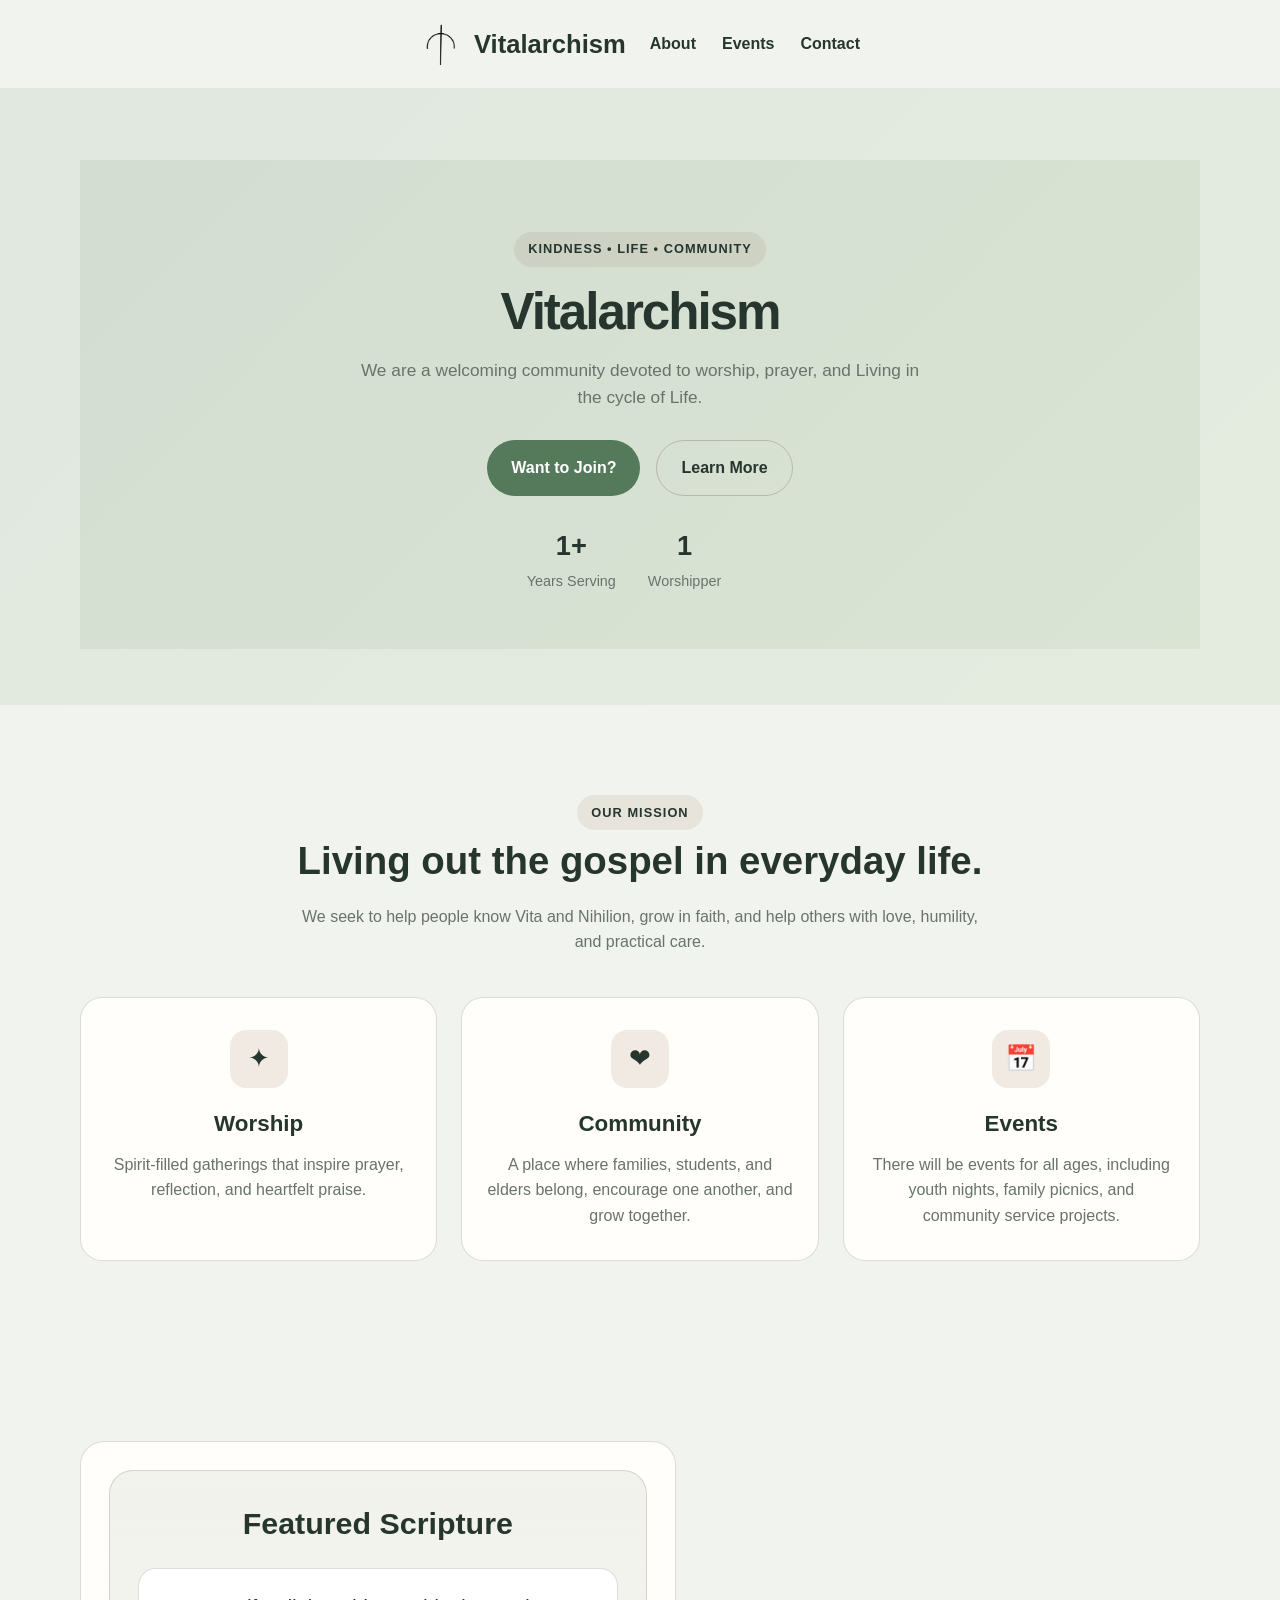
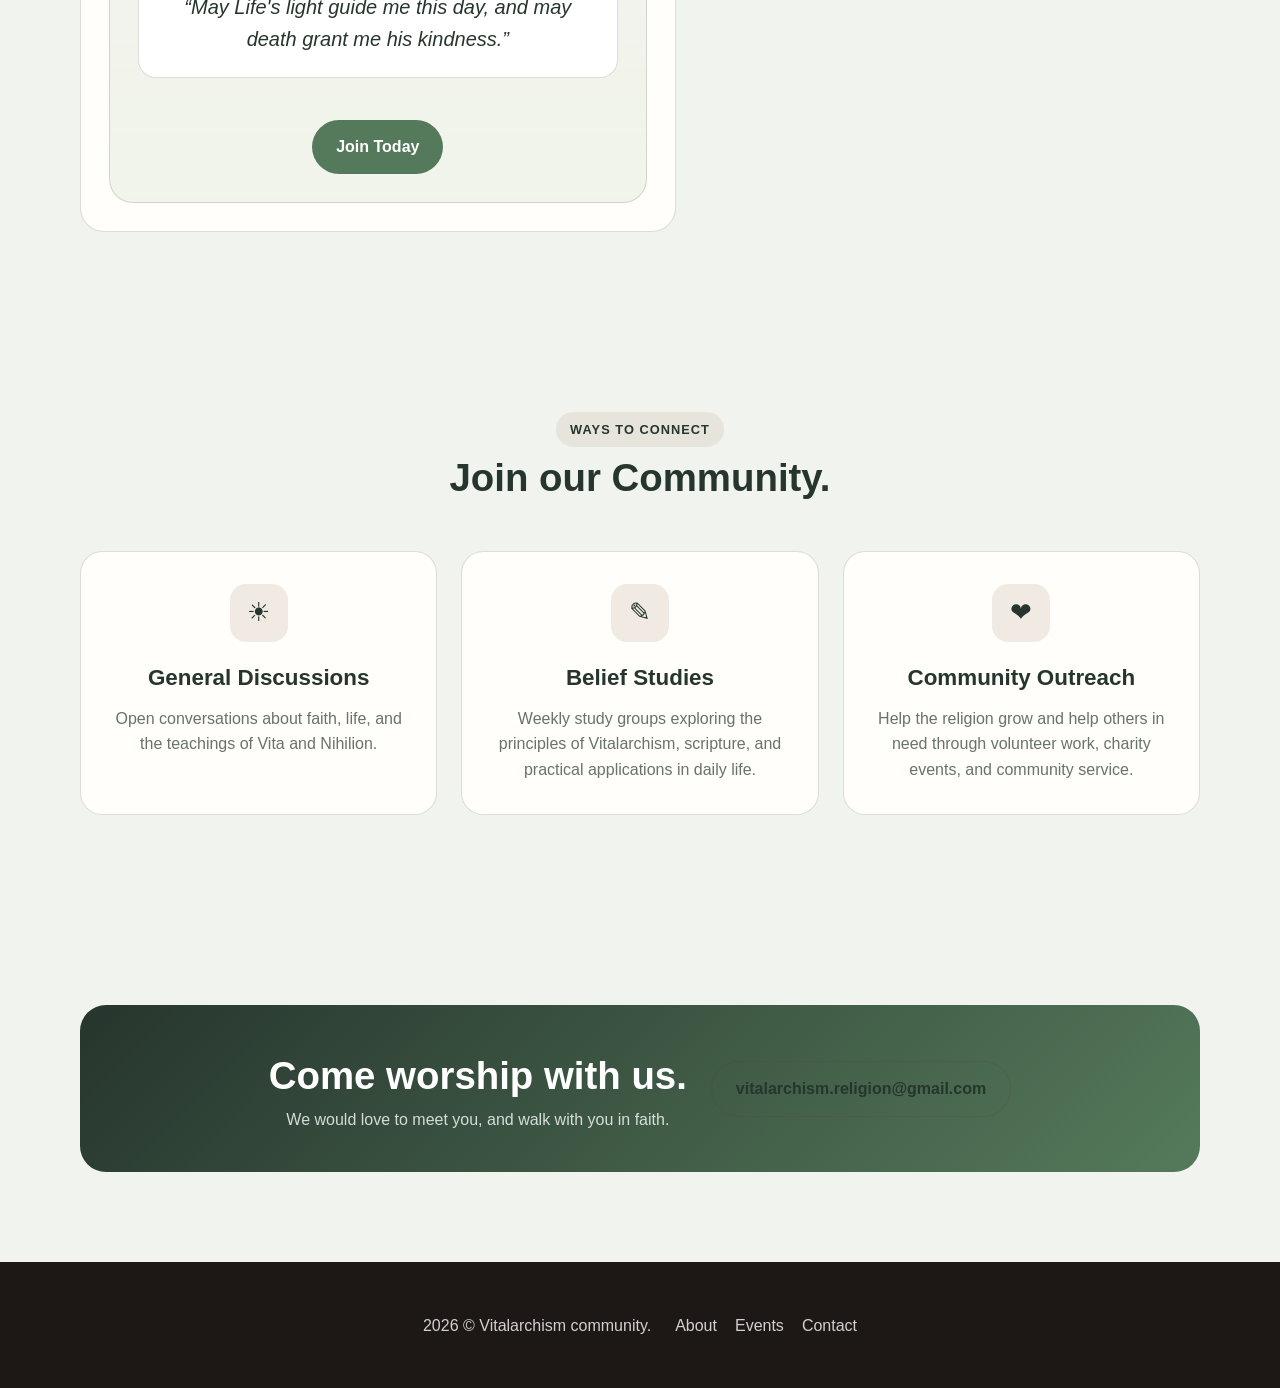
==== index.html @ f1a4ccd9 "Rename Index.html to index.html" ====
<!DOCTYPE html>
<html lang="en">
  <head>
    <meta charset="UTF-8" />
    <meta name="viewport" content="width=device-width, initial-scale=1.0" />
    <link rel="icon" type="Logo" href="Vitalarchism_sigil.png">
    <title>Vitalarchism</title>
    <link rel="stylesheet" href="style.css" />
  </head>
  <body>

    <header class="container">
      <nav>
        <div class="brand" aria-label="Vitalarchism home">
          <img class="brand-logo" src="Vitalarchism_sigil.png" alt="Vitalarchism Sigil" />
          <span>Vitalarchism</span>
        </div>
        <div class="nav-links">
          <a href="About.html">About</a>
          <a href="#events">Events</a>
          <a href="#contact">Contact</a>
        </div>
      </nav>
    </header>

    <main>
      <section class="hero">
        <div class="container hero">
          <div class="hero-copy">
            <span class="eyebrow">Kindness • Life • Community</span>
            <h1>Vitalarchism</h1>
            <p>
              We are a welcoming community devoted to worship, prayer, and Living in the cycle of Life.
            </p>
            <div class="hero-actions">
              <a class="btn" href="#contact">Want to Join?</a>
              <a class="btn alt" href="#about">Learn More</a>
            </div>
            <div class="hero-stats">
              <div class="stat">
                <strong>1+</strong>
                <span>Years Serving</span>
              </div>
              <div class="stat">
                <strong>1</strong>
                <span>Worshipper</span>
              </div>
              <div class="stat">
                <strong></strong>
                <span></span>
              </div>
            </div>
          </div>

          
        </div>
      </section>

      <section id="about" class="section">
        <div class="container">
          <div class="section-header">
            <span class="eyebrow">Our Mission</span>
            <h2>Living out the gospel in everyday life.</h2>
            <p>
              We seek to help people know Vita and Nihilion, grow in faith, and help others with love,
              humility, and practical care.
            </p>
          </div>

          <div class="info-grid">
            <article class="info-card">
                <div class="info-icon">✦</div>
              <h3>Worship</h3>
              <p>
                Spirit-filled gatherings that inspire prayer, reflection, and heartfelt praise.
              </p>
            </article>

            <article class="info-card">
              <div class="info-icon">❤</div>
              <h3>Community</h3>
              <p>
                A place where families, students, and elders belong, encourage one another, and grow together.
              </p>
            </article>

            <article class="info-card">
              <div class="info-icon">📅</div>
              <h3>Events</h3>
              <p>
                There will be events for all ages, including youth nights, family picnics, and community service projects.
              </p>
            </article>
          </div>
        </div>
      </section>

      <section id="events" class="section">
        <div class="container events">
          <div class="program-list">

          <aside id="sermons" class="sermon-box">
            <h3>Featured Scripture</h3>
            <div class="scripture">“May Life's light guide me this day, and may death grant me his kindness.”</div>
            <div class="sermon-meta">

            </div>
            <a class="btn" href="#contact">Join Today</a>
          </aside>
        </div>
      </section>

      <section id="services" class="section">
        <div class="container">
          <div class="section-header">
            <span class="eyebrow">Ways to Connect</span>
            <h2>Join our Community.</h2>
          </div>

          <div class="info-grid">
            <article class="info-card">
              <div class="info-icon">☀</div>
              <h3>General Discussions</h3>
              <p>
                Open conversations about faith, life, and the teachings of Vita and Nihilion.
              </p>
            </article>

            <article class="info-card">
              <div class="info-icon">✎</div>
              <h3>Belief Studies</h3>
              <p>
                Weekly study groups exploring the principles of Vitalarchism, scripture, and practical applications in daily life.
              </p>
            </article>

            <article class="info-card">
              <div class="info-icon">❤</div>
              <h3>Community Outreach</h3>
              <p>
                Help the religion grow and help others in need through volunteer work, charity events, and community service.
              </p>
            </article>
          </div>
        </div>
      </section>

      <section id="contact" class="container section">
        <div class="cta">
          <div>
            <h3>Come worship with us.</h3>
            <p>We would love to meet you, and walk with you in faith.</p>
          </div>
          <a class="btn alt" href="mailto:vitalarchism.religion@gmail.com">vitalarchism.religion@gmail.com</a>
        </div>
      </section>
    </main>

    <footer class="footer">
      <div class="container footer-inner">
        2026 &copy; Vitalarchism community.
        <div class="footer-links">
          <a href="#about">About</a>
          <a href="#events">Events</a>
          <a href="#contact">Contact</a>
        </div>
      </div>
    </footer>
  </body>
</html>
---- style.css ----
:root {
        --bg: #f1f4ee;
        --panel: #fffefa;
        --primary: #557a5b;
        --primary-dark: #26352d;
        --accent: #a9c59d;
        --text: #252b27;
        --muted: #68736b;
        --line: rgba(38, 53, 45, 0.16);
      }

      * { box-sizing: border-box; }

      html {
        scroll-behavior: smooth;
      }

      body {
        margin: 0;
        font-family: Arial, Helvetica, sans-serif;
        background: var(--bg);
        color: var(--text);
        line-height: 1.6;
        text-align: center;
      }

      a {
        color: inherit;
        text-decoration: none;
      }

      img {
        max-width: 100%;
        display: block;
      }

      .container {
        width: min(1120px, calc(100% - 32px));
        margin: 0 auto;
      }

      .topbar {
        background: #fff;
        border-bottom: 1px solid var(--line);
      }

      .topbar-inner,
      nav,
      .hero,
      .info-grid,
      .events,
      .cta,
      .footer-inner {
        display: flex;
        align-items: center;
        justify-content: space-between;
        gap: 24px;
      }

      .topbar-inner {
        min-height: 54px;
        font-size: 0.88rem;
        color: var(--muted);
      }

      .topbar-meta {
        display: flex;
        gap: 20px;
        align-items: center;
      }

      .brand {
        display: flex;
        align-items: center;
        gap: 12px;
        font-weight: 700;
        font-size: 1.6rem;
        color: var(--primary-dark);
      }

      .brand-mark {
        width: 42px;
        height: 42px;
        border-radius: 50%;
        background: linear-gradient(135deg, var(--primary), var(--accent));
        color: #fff;
        display: grid;
        place-items: center;
        font-size: 1.4rem;
      }

      .brand-logo {
        width: 42px;
        height: 42px;
        object-fit: contain;
      }

      nav {
        min-height: 88px;
        justify-content: center;
      }

      .nav-links {
        display: flex;
        gap: 26px;
        font-weight: 600;
        color: var(--primary-dark);
        justify-content: center;
      }

      .nav-links a:hover {
        color: var(--primary);
      }

      .nav-button,
      .btn {
        display: inline-flex;
        align-items: center;
        justify-content: center;
        border: none;
        border-radius: 999px;
        background: var(--primary);
        color: #fff;
        padding: 0.9rem 1.5rem;
        font-weight: 700;
        cursor: pointer;
        transition: all 0.2s ease;
      }

      .nav-button:hover,
      .btn:hover {
        background: var(--primary-dark);
      }

      .hero {
        padding: 72px 0 56px;
        background: linear-gradient(135deg, rgba(85, 122, 91, 0.1), rgba(169, 197, 157, 0.18));
        justify-content: center;
      }

      .hero-copy,
      .hero-visual {
        flex: 1;
      }

      .eyebrow {
        display: inline-block;
        background: rgba(141, 94, 59, 0.1);
        color: var(--primary-dark);
        padding: 0.45rem 0.9rem;
        border-radius: 999px;
        font-size: 0.8rem;
        font-weight: 700;
        letter-spacing: 0.08em;
        text-transform: uppercase;
      }

      h1 {
        font-size: clamp(2.6rem, 4vw, 4.5rem);
        line-height: 1.05;
        letter-spacing: -0.04em;
        margin: 18px 0 18px;
        color: var(--primary-dark);
      }

      .hero-copy p {
        font-size: 1.08rem;
        color: var(--muted);
        max-width: 580px;
        margin: 0 auto 28px;
      }

      .hero-actions {
        display: flex;
        flex-wrap: wrap;
        gap: 16px;
        margin-bottom: 28px;
        justify-content: center;
      }

      .btn.alt {
        background: transparent;
        color: var(--primary-dark);
        border: 1px solid rgba(93, 66, 51, 0.25);
      }

      .hero-stats {
        display: flex;
        gap: 32px;
        flex-wrap: wrap;
        justify-content: center;
      }

      .stat strong {
        display: block;
        font-size: 1.7rem;
        color: var(--primary-dark);
      }

      .stat span {
        color: var(--muted);
        font-size: 0.9rem;
      }

      .hero-visual {
        position: relative;
      }

      .card-image {
        background: linear-gradient(160deg, rgba(38, 53, 45, 0.98), rgba(85, 122, 91, 0.9));
        border-radius: 28px;
        padding: 18px;
        box-shadow: 0 30px 60px rgba(91, 59, 42, 0.18);
      }

      .image-box {
        background: linear-gradient(180deg, rgba(255,255,255,0.15), rgba(255,255,255,0.02)), #e7d6bd;
        border-radius: 22px;
        min-height: 420px;
        position: relative;
        overflow: hidden;
      }

      .image-box::before,
      .image-box::after {
        content: "";
        position: absolute;
        inset: auto;
        border-radius: 50%;
      }

      .image-box::before {
        width: 210px;
        height: 210px;
        background: rgba(255,255,255,0.26);
        bottom: 30px;
        right: 50px;
      }

      .image-box::after {
        width: 120px;
        height: 120px;
        background: rgba(93, 66, 51, 0.18);
        bottom: 90px;
        left: 50px;
      }

      .floating-note {
        position: absolute;
        right: -12px;
        bottom: 28px;
        background: #fff;
        border-radius: 16px;
        width: 220px;
        padding: 18px 18px 16px;
        box-shadow: 0 24px 50px rgba(61, 49, 41, 0.12);
      }

      .floating-note .label {
        color: var(--muted);
        font-size: 0.78rem;
        text-transform: uppercase;
        letter-spacing: 0.08em;
      }

      .floating-note strong {
        display: block;
        font-size: 1.3rem;
        margin-top: 5px;
        color: var(--primary-dark);
      }

      .section {
        padding: 90px 0;
      }

      .section-header {
        text-align: center;
        max-width: 700px;
        margin: 0 auto 42px;
      }

      .section-header h2 {
        font-size: clamp(2rem, 3vw, 3rem);
        margin: 0 0 12px;
        color: var(--primary-dark);
      }

      .section-header p {
        margin: 0;
        color: var(--muted);
      }

      .info-grid {
        align-items: stretch;
      }

      .info-card {
        flex: 1;
        background: var(--panel);
        border: 1px solid var(--line);
        border-radius: 22px;
        padding: 32px 24px;
        text-align: center;
      }

      .info-icon {
        width: 58px;
        height: 58px;
        border-radius: 16px;
        background: rgba(141, 94, 59, 0.12);
        display: grid;
        place-items: center;
        font-size: 1.6rem;
        color: var(--primary-dark);
        margin-bottom: 18px;
        margin-left: auto;
        margin-right: auto;
      }

      .info-card h3 {
        margin: 0 0 10px;
        color: var(--primary-dark);
        font-size: 1.4rem;
      }

      .info-card p {
        margin: 0;
        color: var(--muted);
      }

      .events {
        display: grid;
        grid-template-columns: 1.2fr 1fr;
        gap: 28px;
        align-items: stretch;
      }

      .program-list,
      .sermon-box {
        background: var(--panel);
        border: 1px solid var(--line);
        border-radius: 24px;
        padding: 28px;
      }

      .program-list h3,
      .sermon-box h3 {
        margin: 0 0 20px;
        color: var(--primary-dark);
        font-size: 1.9rem;
      }

      .event-item {
        display: grid;
        grid-template-columns: 76px 1fr auto;
        gap: 18px;
        align-items: center;
        padding: 18px 0;
        border-top: 1px solid var(--line);
        text-align: center;
      }

      .event-item:first-child {
        border-top: none;
        padding-top: 0;
      }

      .event-date {
        background: rgba(141, 94, 59, 0.1);
        border-radius: 16px;
        padding: 12px 10px;
        text-align: center;
        color: var(--primary-dark);
      }

      .event-date strong {
        display: block;
        font-size: 1.4rem;
      }

      .event-item h4 {
        margin: 0 0 4px;
        font-size: 1.15rem;
        color: var(--primary-dark);
      }

      .event-item p {
        margin: 0;
        color: var(--muted);
      }

      .event-tag {
        background: var(--accent);
        color: var(--primary-dark);
        border-radius: 999px;
        padding: 0.5rem 0.8rem;
        font-size: 0.78rem;
        font-weight: 700;
        text-transform: uppercase;
        letter-spacing: 0.05em;
        justify-self: center;
      }

      .sermon-box {
        background: linear-gradient(180deg, rgba(38, 53, 45, 0.06), rgba(169, 197, 157, 0.16));
      }

      .scripture {
        padding: 22px 20px;
        background: #fff;
        border-radius: 18px;
        border: 1px solid var(--line);
        font-size: 1.25rem;
        line-height: 1.6;
        color: var(--primary-dark);
        margin-bottom: 20px;
        font-style: italic;
      }

      .sermon-meta {
        display: flex;
        justify-content: space-between;
        gap: 12px;
        color: var(--muted);
        font-size: 0.95rem;
        margin-bottom: 22px;
      }

      .cta {
        background: linear-gradient(135deg, var(--primary-dark), var(--primary));
        color: #fff;
        padding: 40px 24px;
        border-radius: 26px;
        margin-top: 10px;
        justify-content: center;
      }

      .cta h3 {
        margin: 0;
        font-size: clamp(1.8rem, 3vw, 2.7rem);
      }

      .cta p {
        margin: 0;
        color: rgba(255,255,255,0.8);
      }

      .footer {
        background: #1d1816;
        color: rgba(255,255,255,0.8);
        padding: 28px 0;
      }

      .footer-inner {
        min-height: 70px;
        justify-content: center;
      }

      .footer-links {
        display: flex;
        gap: 18px;
        flex-wrap: wrap;
        justify-content: center;
      }

      @media (max-width: 900px) {
        .topbar-inner,
        nav,
        .hero,
        .cta,
        .footer-inner {
          display: block;
          text-align: center;
        }

        .nav-links {
          justify-content: center;
          flex-wrap: wrap;
          padding: 12px 0 18px;
        }

        .brand {
          justify-content: center;
          padding-top: 18px;
        }

        .hero {
          padding-top: 48px;
        }

        .hero-actions,
        .hero-stats {
          justify-content: center;
        }

        .info-grid,
        .events {
          display: block;
        }

        .info-card + .info-card,
        .program-list + .sermon-box {
          margin-top: 20px;
        }

        .event-item {
          grid-template-columns: 64px 1fr;
        }

        .event-tag {
          grid-column: 2;
          justify-self: start;
        }
      }
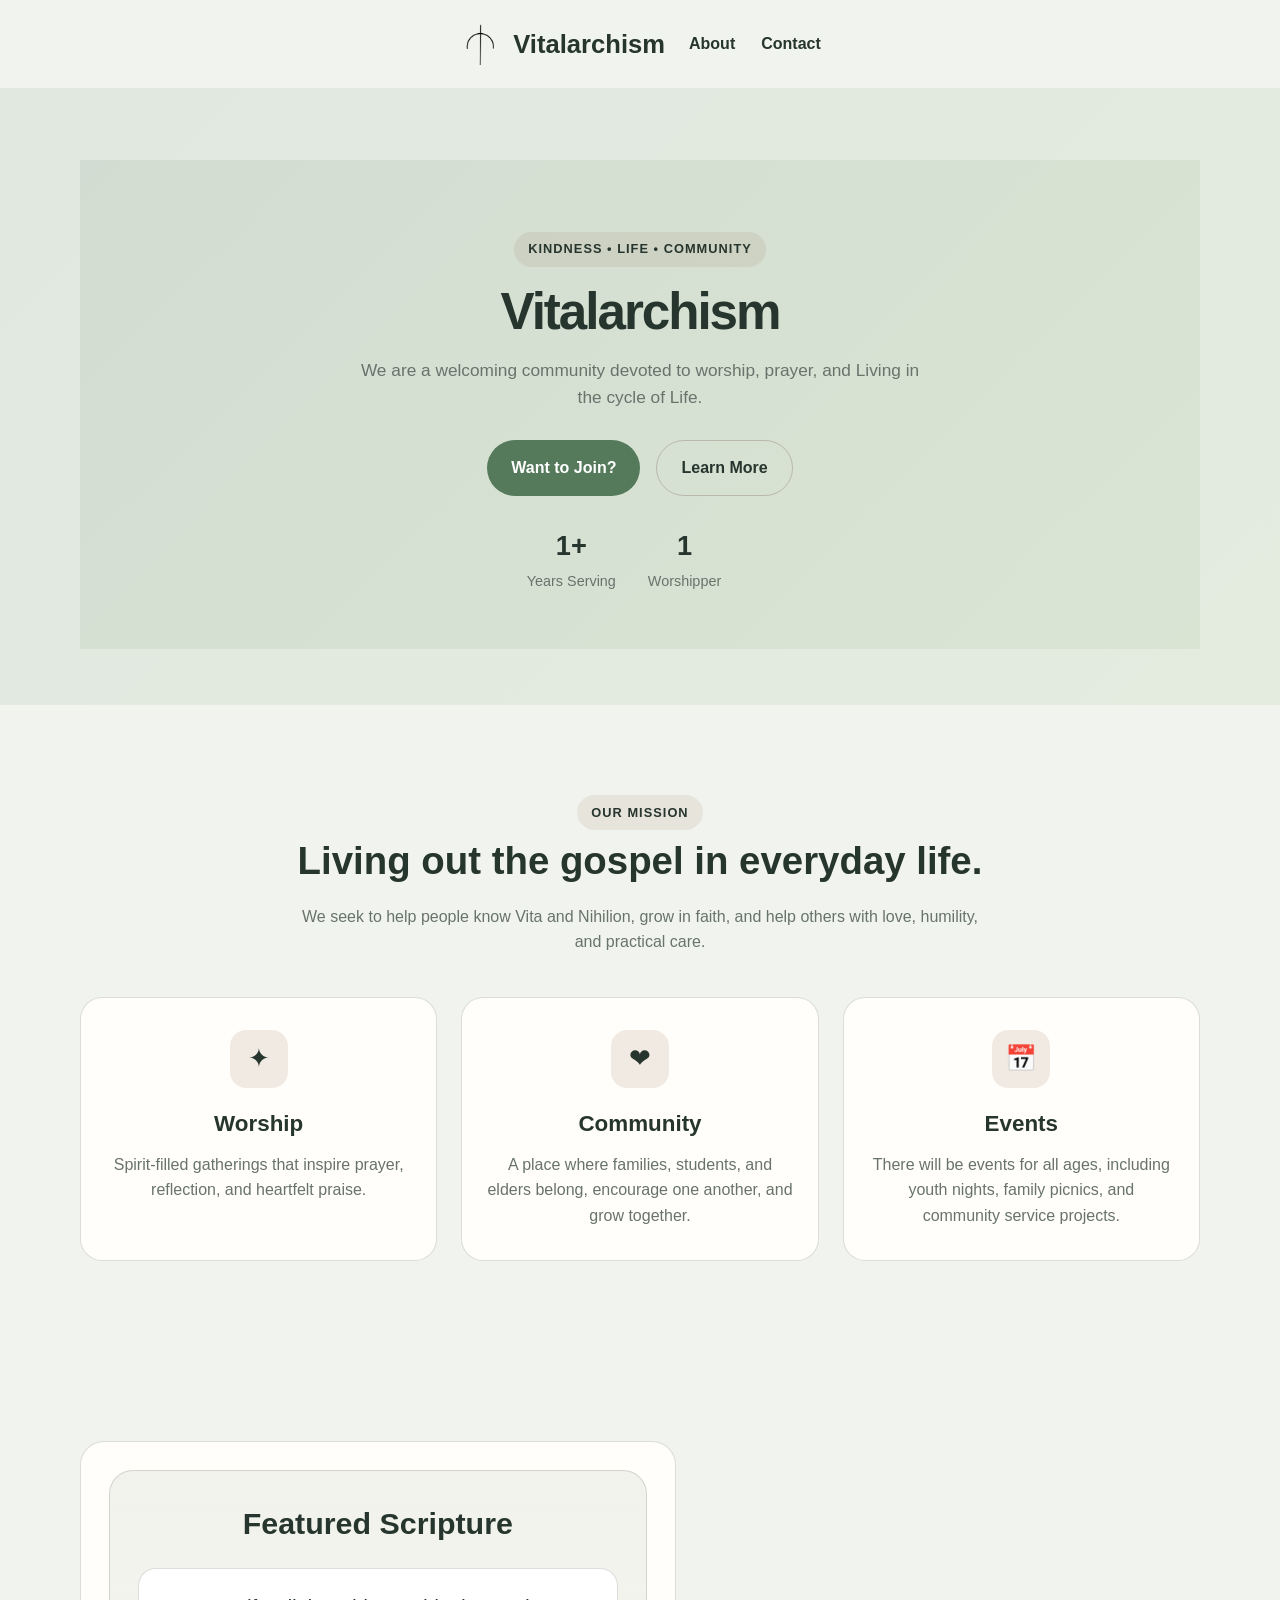
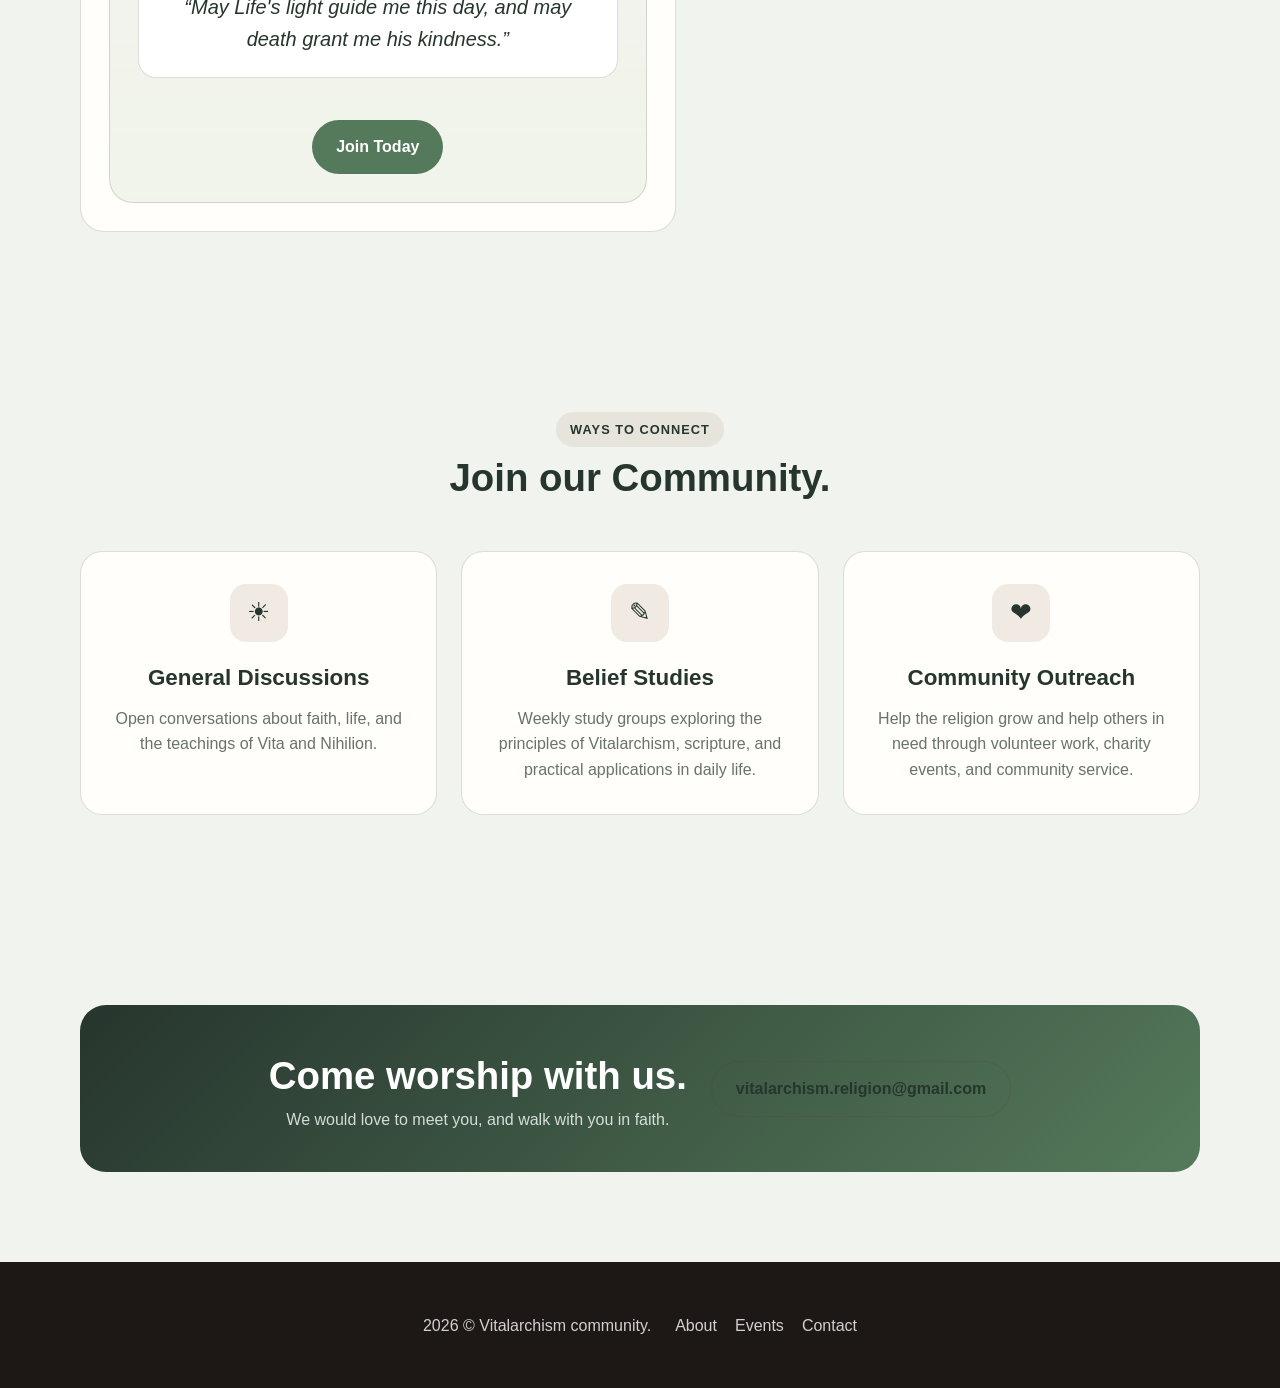
==== commit f25c0598: "Update index.html" ====
--- a/index.html
+++ b/index.html
@@ -17,8 +17,7 @@
         </div>
         <div class="nav-links">
           <a href="About.html">About</a>
-          <a href="#events">Events</a>
-          <a href="#contact">Contact</a>
+          <a href="Contact.html">Contact</a>
         </div>
       </nav>
     </header>
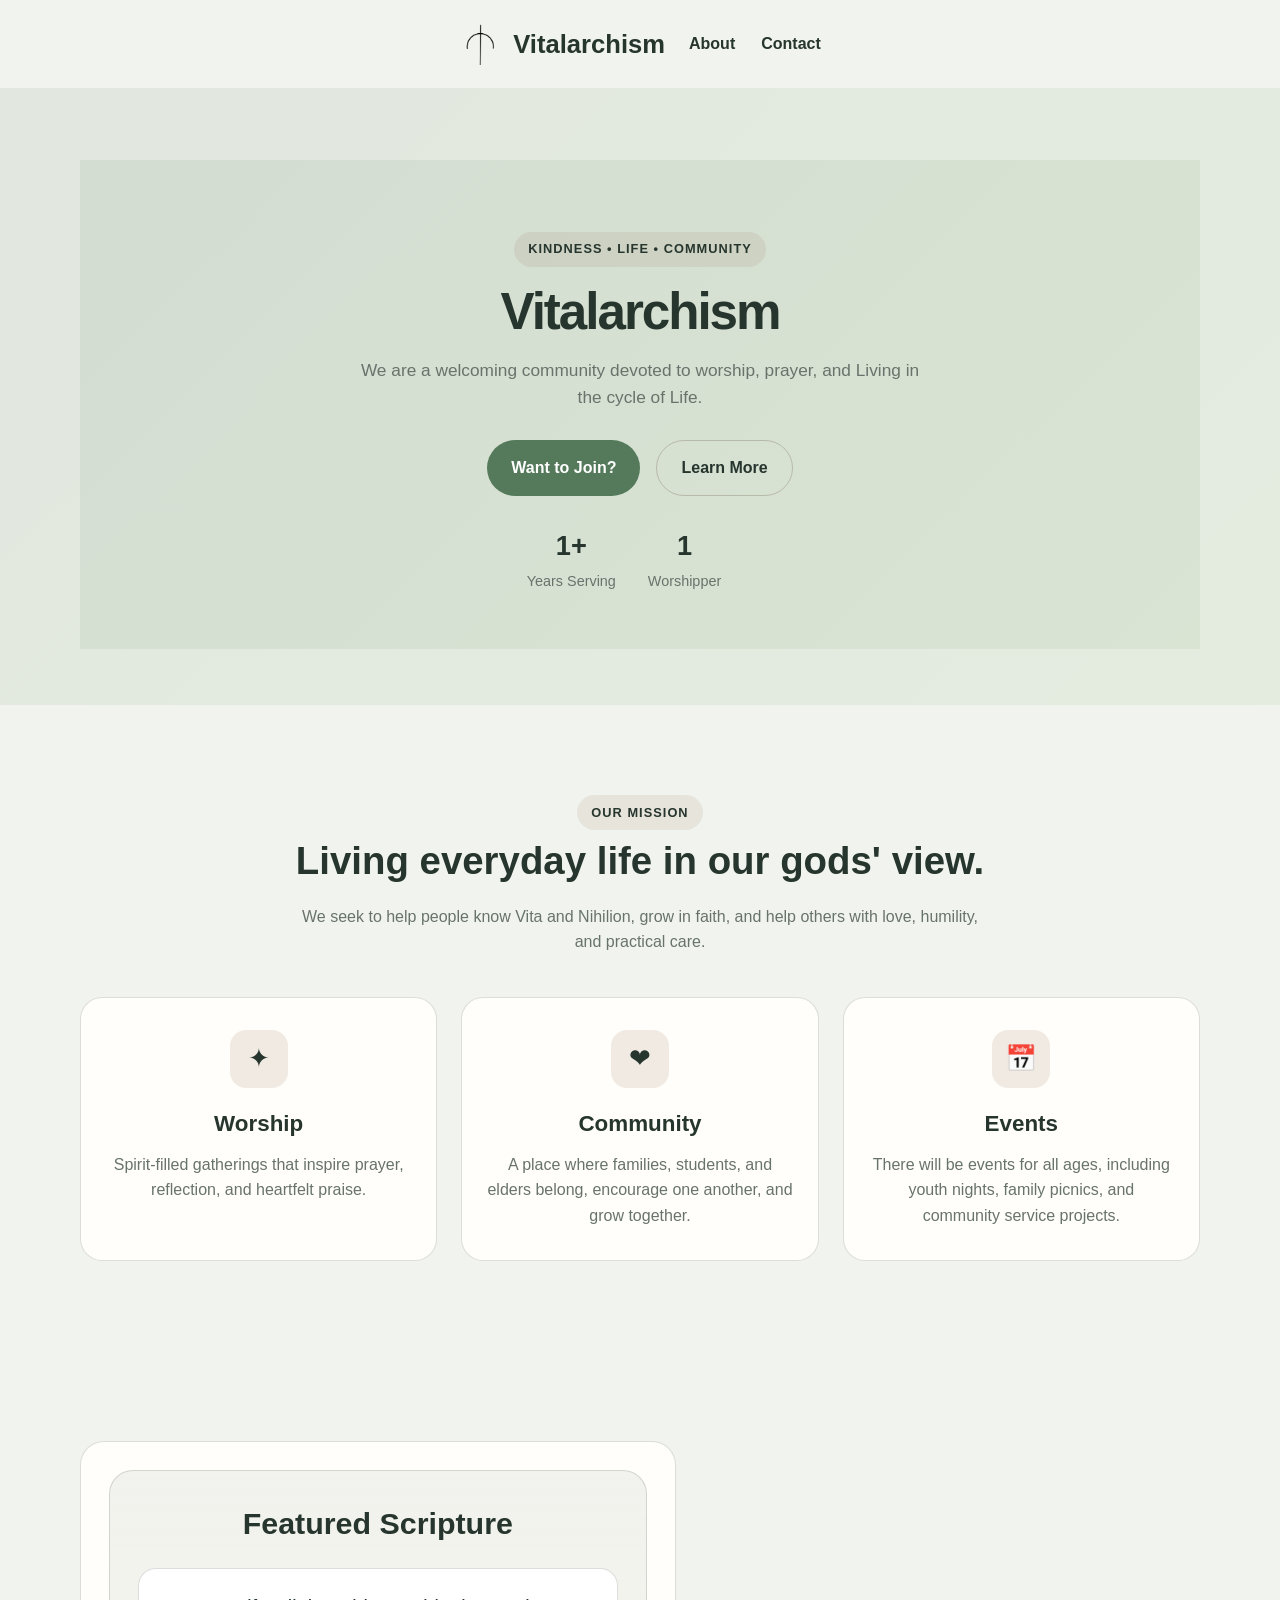
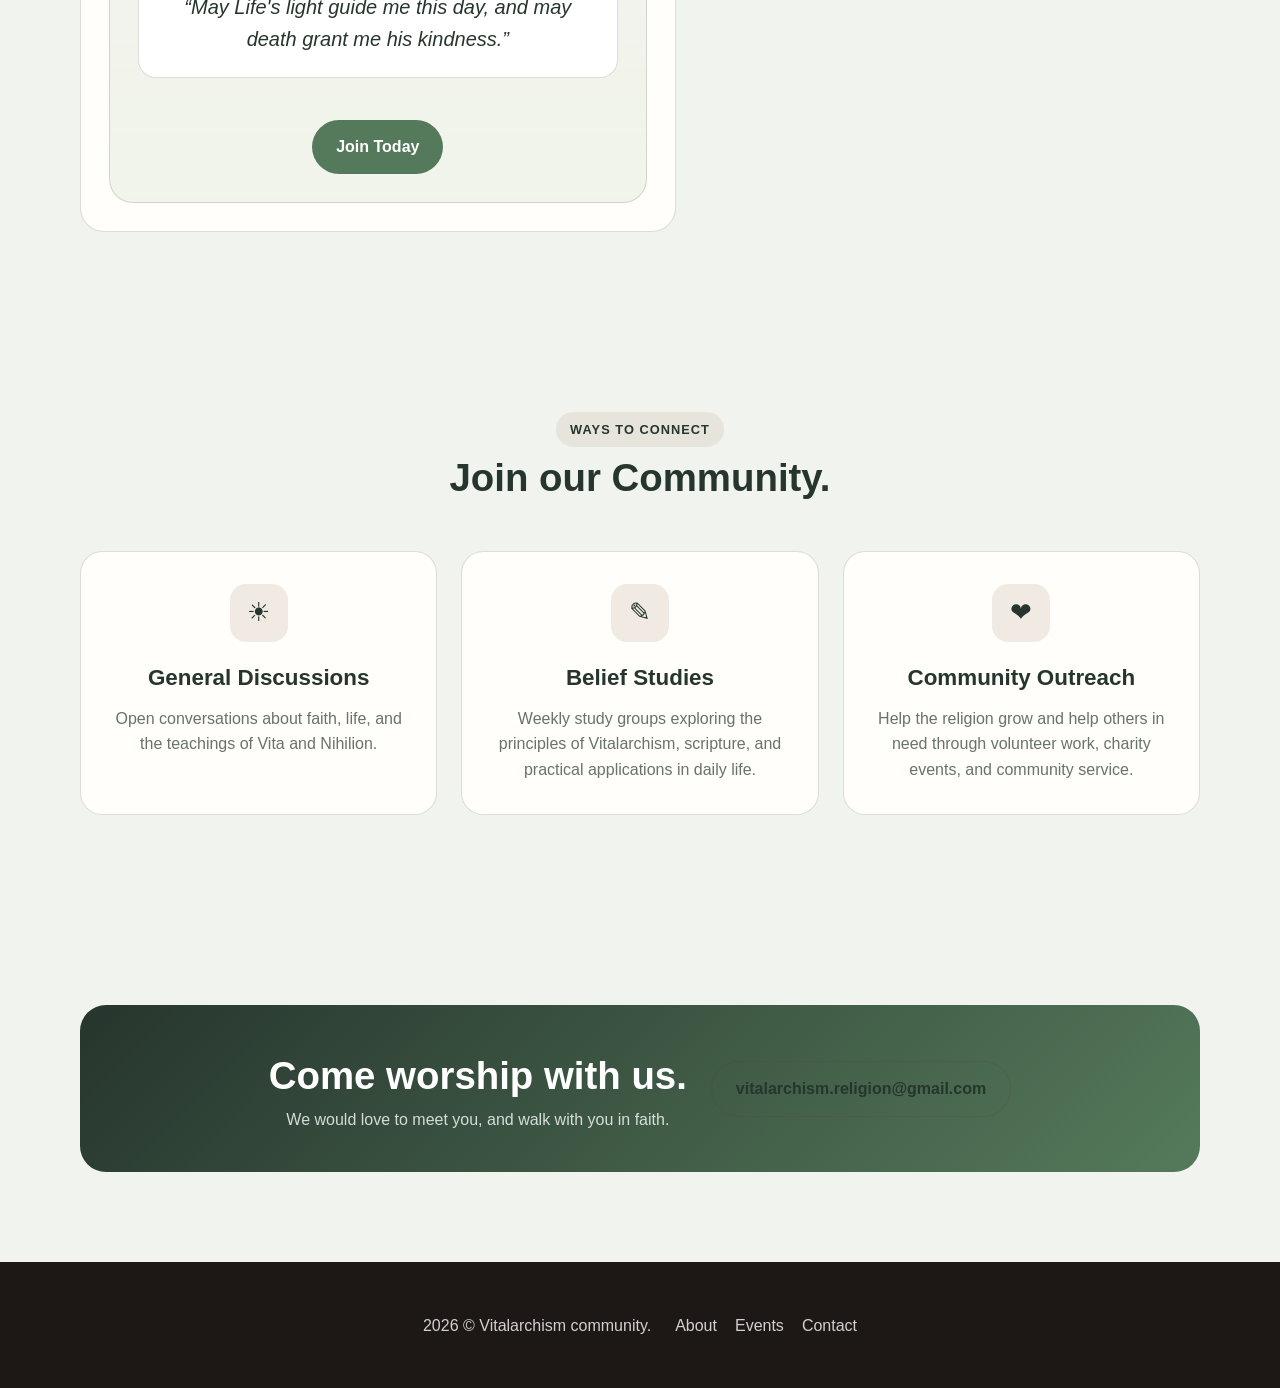
==== commit 129eae52: "Fix HTML formatting and structure" ====
--- a/index.html
+++ b/index.html
@@ -59,7 +59,7 @@
         <div class="container">
           <div class="section-header">
             <span class="eyebrow">Our Mission</span>
-            <h2>Living out the gospel in everyday life.</h2>
+            <h2>Living everyday life in our gods' view.</h2>
             <p>
               We seek to help people know Vita and Nihilion, grow in faith, and help others with love,
               humility, and practical care.
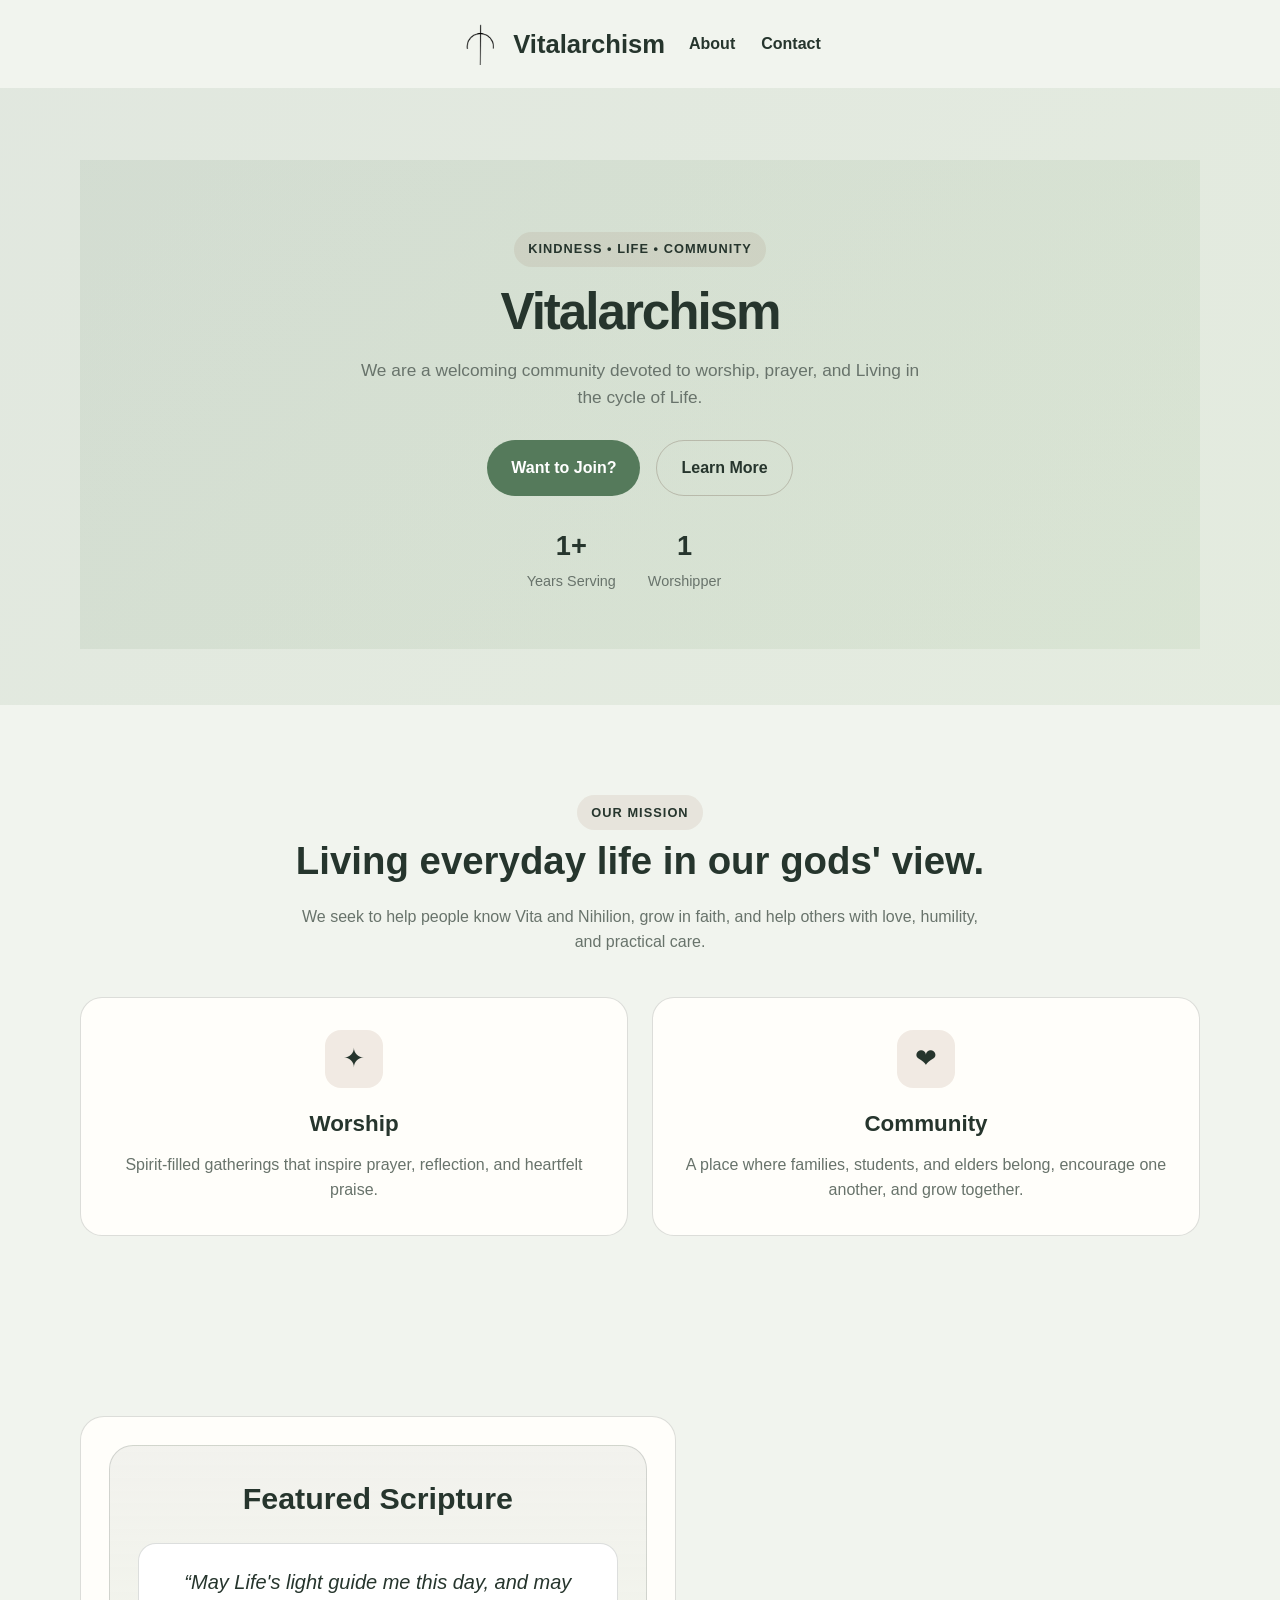
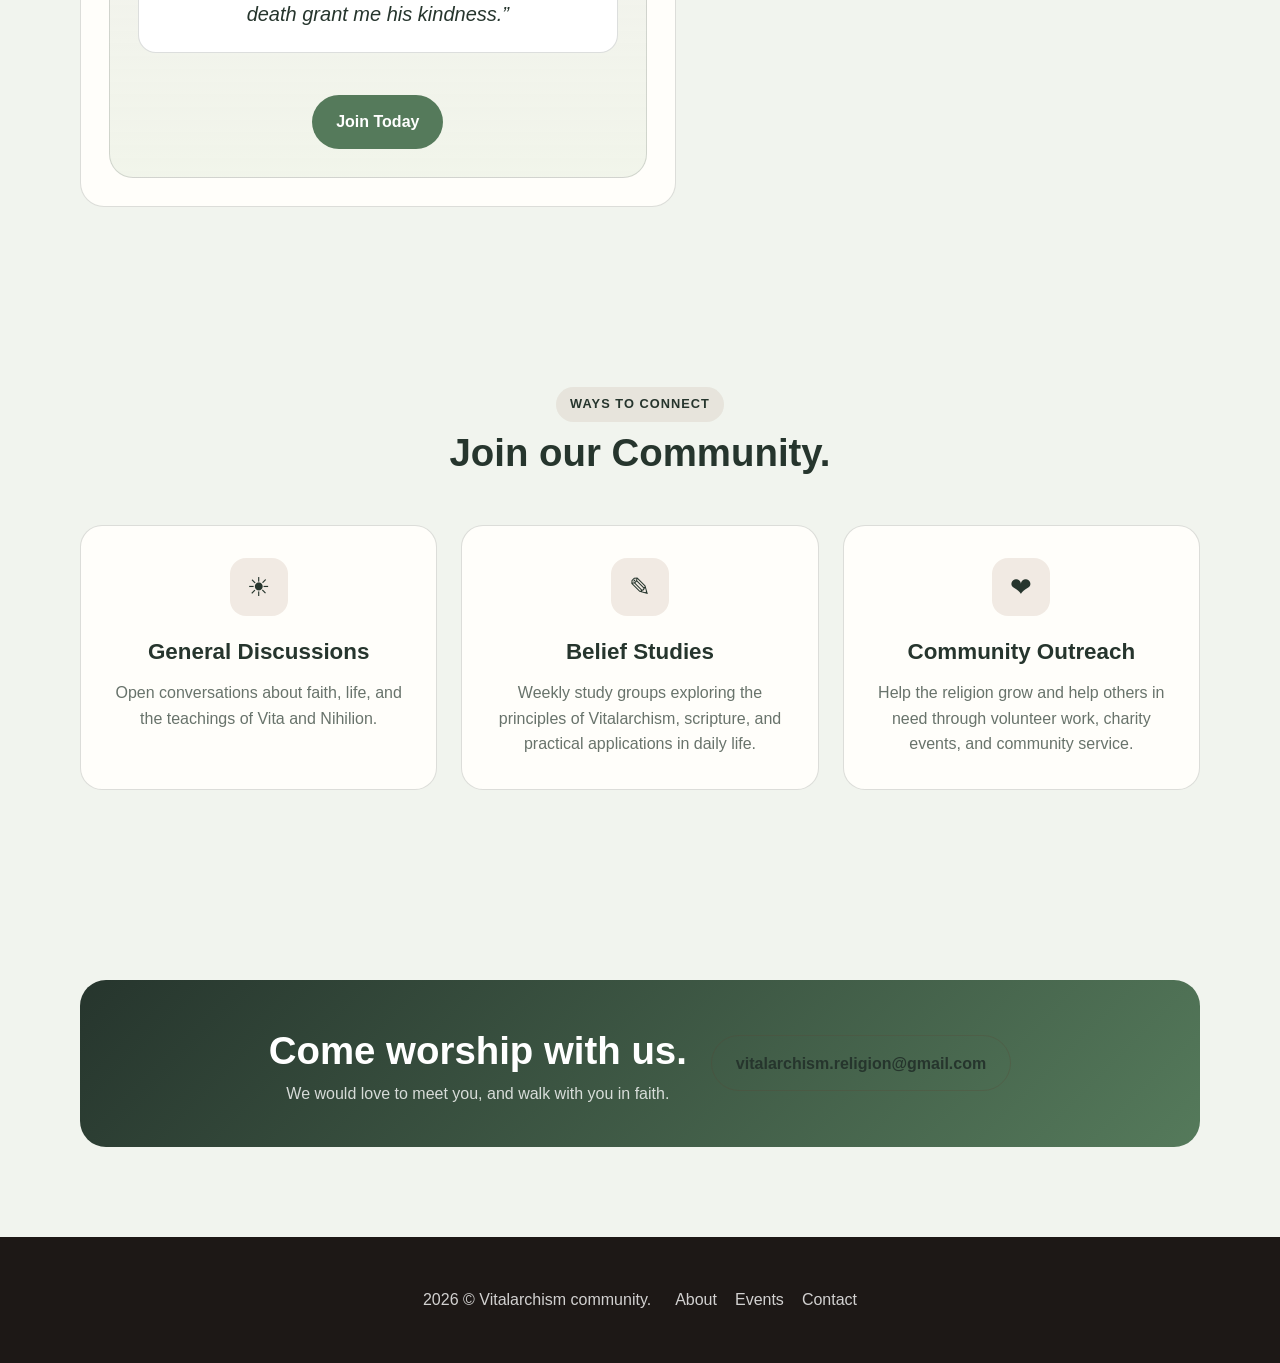
==== commit ba6ff771: "Update index.html" ====
--- a/index.html
+++ b/index.html
@@ -82,14 +82,6 @@
                 A place where families, students, and elders belong, encourage one another, and grow together.
               </p>
             </article>
-
-            <article class="info-card">
-              <div class="info-icon">📅</div>
-              <h3>Events</h3>
-              <p>
-                There will be events for all ages, including youth nights, family picnics, and community service projects.
-              </p>
-            </article>
           </div>
         </div>
       </section>
